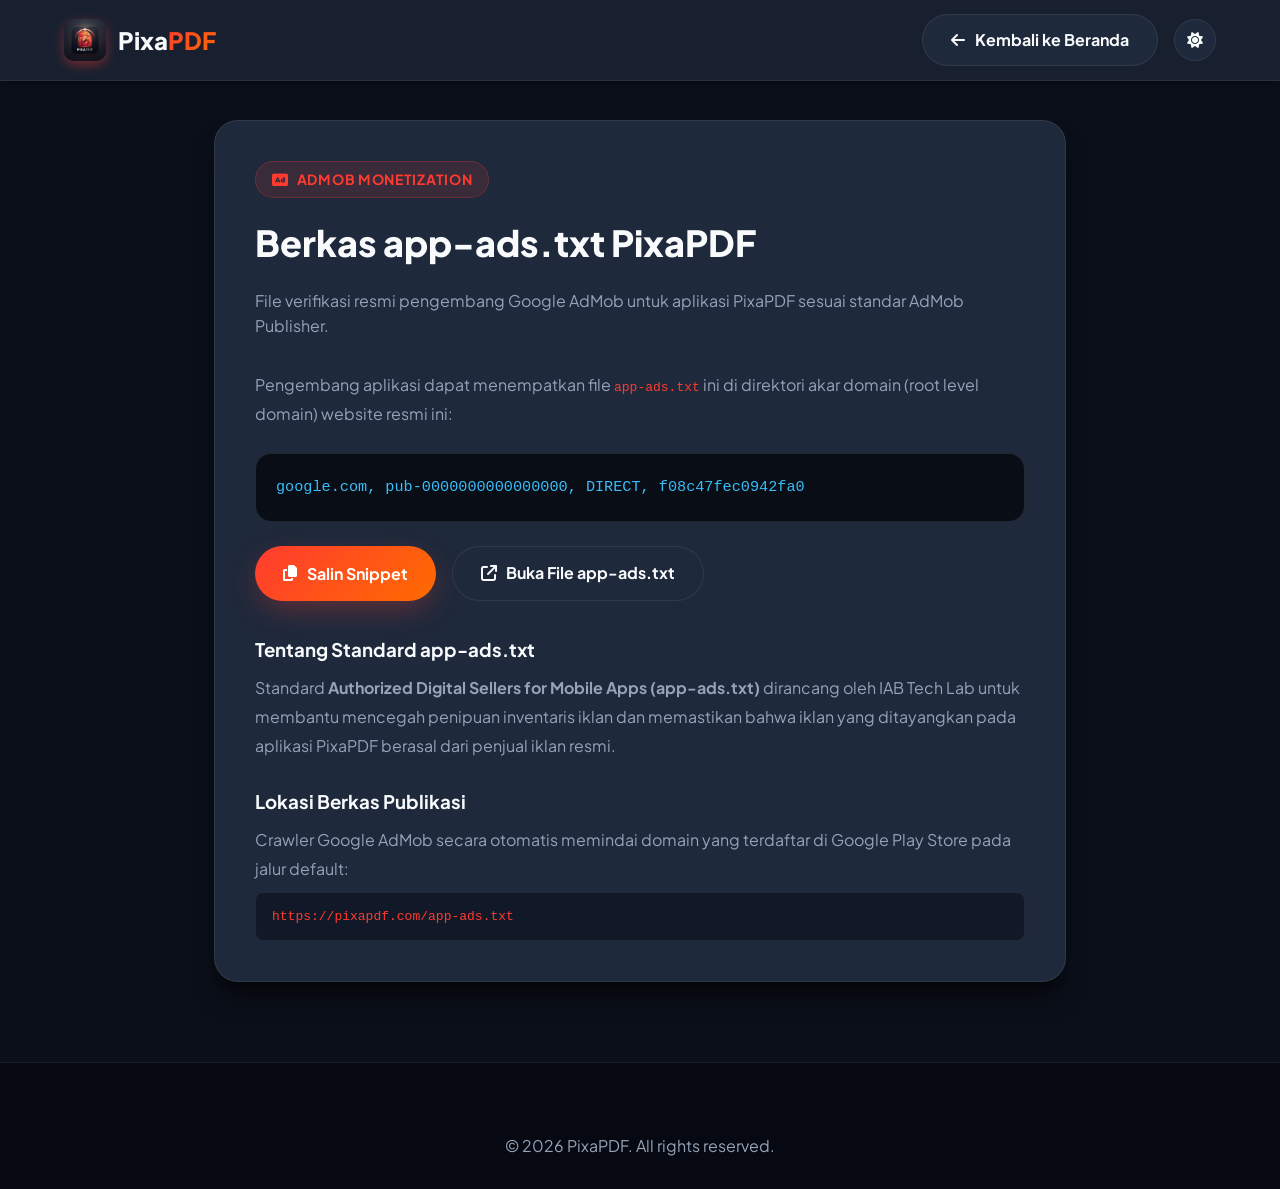
==== app-ads-info.html @ beaa742e "Initial commit - PixaPDF Landing Page" ====
<!DOCTYPE html>
<html lang="id" data-theme="dark">
<head>
  <meta charset="UTF-8">
  <meta name="viewport" content="width=device-width, initial-scale=1.0">
  <title>Verifikasi Google app-ads.txt — PixaPDF</title>
  <meta name="description" content="File verifikasi resmi pengembang Google AdMob untuk aplikasi PixaPDF sesuai standar AdMob Publisher.">
  <link rel="stylesheet" href="https://cdnjs.cloudflare.com/ajax/libs/font-awesome/6.4.0/css/all.min.css">
  <link rel="stylesheet" href="css/style.css">
  <link rel="shortcut icon" href="assets/images/logo.png" type="image/png">
</head>
<body>

  <!-- Header -->
  <header class="header scrolled">
    <div class="container nav-container">
      <a href="index.html" class="logo-brand">
        <img src="assets/images/logo.png" alt="PixaPDF Logo">
        <span>Pixa<span class="gradient-text">PDF</span></span>
      </a>
      <div class="nav-actions">
        <a href="index.html" class="btn btn-secondary"><i class="fa-solid fa-arrow-left"></i> Kembali ke Beranda</a>
        <button class="theme-btn" id="themeToggleBtn" title="Toggle Theme">
          <i class="fa-solid fa-sun"></i>
        </button>
      </div>
    </div>
  </header>

  <!-- Main Content -->
  <main style="padding-top: 120px; padding-bottom: 80px;">
    <div class="container" style="max-width: 900px;">
      <div style="background: var(--bg-card); padding: 2.5rem; border-radius: var(--radius-lg); border: 1px solid var(--border-color); box-shadow: var(--shadow-lg);">
        <div class="section-badge"><i class="fa-solid fa-rectangle-ad"></i> AdMob Monetization</div>
        <h1 style="font-size: 2.25rem; font-weight: 800; margin-bottom: 1rem;">Berkas app-ads.txt PixaPDF</h1>
        <p style="color: var(--text-muted); margin-bottom: 2rem;">
          File verifikasi resmi pengembang Google AdMob untuk aplikasi PixaPDF sesuai standar AdMob Publisher.
        </p>

        <div style="color: var(--text-muted); line-height: 1.8;">
          <p>
            Pengembang aplikasi dapat menempatkan file <code style="color: var(--primary);">app-ads.txt</code> ini di
            direktori akar domain (root level domain) website resmi ini:
          </p>

          <div class="code-box" style="margin: 1.5rem 0;">
            <pre id="adsTxtSnippet">google.com, pub-0000000000000000, DIRECT, f08c47fec0942fa0</pre>
          </div>

          <div style="display: flex; gap: 1rem; flex-wrap: wrap; margin-bottom: 2rem;">
            <button class="btn btn-primary" id="copyAdsTxtBtn">
              <i class="fa-solid fa-copy"></i> Salin Snippet
            </button>
            <a href="app-ads.txt" target="_blank" class="btn btn-secondary">
              <i class="fa-solid fa-external-link"></i> Buka File app-ads.txt
            </a>
          </div>

          <h3 style="color: var(--text-main); margin-top: 1.5rem; margin-bottom: 0.5rem;">Tentang Standard app-ads.txt</h3>
          <p>
            Standard <strong>Authorized Digital Sellers for Mobile Apps (app-ads.txt)</strong> dirancang oleh IAB Tech Lab untuk membantu mencegah penipuan inventaris iklan dan memastikan bahwa iklan yang ditayangkan pada aplikasi PixaPDF berasal dari penjual iklan resmi.
          </p>

          <h3 style="color: var(--text-main); margin-top: 1.5rem; margin-bottom: 0.5rem;">Lokasi Berkas Publikasi</h3>
          <p>
            Crawler Google AdMob secara otomatis memindai domain yang terdaftar di Google Play Store pada jalur default:
          </p>
          <p style="background: var(--bg-surface); padding: 0.75rem 1rem; border-radius: var(--radius-sm); border: 1px solid var(--border-color); font-family: monospace; color: var(--primary); margin-top: 0.5rem;">
            https://pixapdf.com/app-ads.txt
          </p>
        </div>
      </div>
    </div>
  </main>

  <!-- Footer -->
  <footer class="footer">
    <div class="container text-center">
      <p>&copy; 2026 PixaPDF. All rights reserved.</p>
    </div>
  </footer>

  <script src="js/main.js"></script>
</body>
</html>
---- css/style.css ----
/* ==========================================================================
   PixaPDF — Official Landing Page Stylesheet
   Design System: Modern Glassmorphism, Vibrant PDF Red & Indigo Accents, Dual Theme
   ========================================================================== */

@import url('https://fonts.googleapis.com/css2?family=Plus+Jakarta+Sans:wght@400;500;600;700;800&display=swap');

/* --- Root CSS Variables --- */
:root {
  /* Color Palette - Dark Mode (Default) */
  --bg-main: #0B0F19;
  --bg-surface: #111827;
  --bg-card: #1E293B;
  --bg-glass: rgba(30, 41, 59, 0.7);
  --border-color: rgba(255, 255, 255, 0.08);
  --border-glow: rgba(255, 59, 48, 0.3);

  --text-main: #F8FAFC;
  --text-muted: #94A3B8;
  --text-inverse: #0F172A;

  /* Brand Colors */
  --primary: #FF3B30;
  --primary-hover: #E02828;
  --primary-gradient: linear-gradient(135deg, #FF3B30 0%, #FF6B00 100%);
  --secondary: #6366F1;
  --secondary-gradient: linear-gradient(135deg, #6366F1 0%, #8B5CF6 100%);
  --accent-teal: #10B981;

  /* Effects */
  --shadow-sm: 0 4px 6px -1px rgba(0, 0, 0, 0.3);
  --shadow-lg: 0 20px 25px -5px rgba(0, 0, 0, 0.5), 0 8px 10px -6px rgba(0, 0, 0, 0.3);
  --shadow-primary: 0 10px 30px -5px rgba(255, 59, 48, 0.35);
  --radius-sm: 8px;
  --radius-md: 16px;
  --radius-lg: 24px;
  --radius-full: 9999px;
  --transition: all 0.3s cubic-bezier(0.4, 0, 0.2, 1);
}

/* --- Light Theme Overrides --- */
[data-theme="light"] {
  --bg-main: #F8FAFC;
  --bg-surface: #FFFFFF;
  --bg-card: #FFFFFF;
  --bg-glass: rgba(255, 255, 255, 0.85);
  --border-color: rgba(15, 23, 42, 0.08);
  --border-glow: rgba(255, 59, 48, 0.25);

  --text-main: #0F172A;
  --text-muted: #64748B;
  --text-inverse: #FFFFFF;

  --shadow-sm: 0 4px 6px -1px rgba(0, 0, 0, 0.05);
  --shadow-lg: 0 20px 25px -5px rgba(15, 23, 42, 0.1);
}

/* --- Reset & Base --- */
*, *::before, *::after {
  box-sizing: border-box;
  margin: 0;
  padding: 0;
}

html {
  scroll-behavior: smooth;
  font-family: 'Plus Jakarta Sans', sans-serif;
  background-color: var(--bg-main);
  color: var(--text-main);
  line-height: 1.6;
}

body {
  overflow-x: hidden;
  min-height: 100vh;
  transition: background-color 0.3s ease, color 0.3s ease;
}

a {
  color: inherit;
  text-decoration: none;
}

button, input, textarea {
  font-family: inherit;
  font-size: inherit;
}

img {
  max-width: 100%;
  height: auto;
  display: block;
}

.container {
  max-width: 1200px;
  margin: 0 auto;
  padding: 0 1.5rem;
}

/* --- Typography Helpers --- */
.gradient-text {
  background: var(--primary-gradient);
  -webkit-background-clip: text;
  -webkit-text-fill-color: transparent;
}

.section-badge {
  display: inline-flex;
  align-items: center;
  gap: 0.5rem;
  padding: 0.4rem 1rem;
  background: rgba(255, 59, 48, 0.12);
  border: 1px solid rgba(255, 59, 48, 0.25);
  color: var(--primary);
  border-radius: var(--radius-full);
  font-size: 0.875rem;
  font-weight: 700;
  letter-spacing: 0.05em;
  text-transform: uppercase;
  margin-bottom: 1rem;
}

.section-title {
  font-size: 2.25rem;
  font-weight: 800;
  line-height: 1.25;
  margin-bottom: 1rem;
}

@media (min-width: 768px) {
  .section-title { font-size: 3rem; }
}

.section-subtitle {
  color: var(--text-muted);
  font-size: 1.125rem;
  max-width: 680px;
  margin: 0 auto 3rem auto;
}

.text-center { text-align: center; }

/* --- Navbar Header --- */
.header {
  position: fixed;
  top: 0;
  left: 0;
  width: 100%;
  z-index: 1000;
  transition: var(--transition);
  background: transparent;
}

.header.scrolled {
  background: var(--bg-glass);
  backdrop-filter: blur(16px);
  -webkit-backdrop-filter: blur(16px);
  border-bottom: 1px solid var(--border-color);
  box-shadow: var(--shadow-sm);
}

.nav-container {
  display: flex;
  align-items: center;
  justify-content: space-between;
  height: 80px;
}

.logo-brand {
  display: flex;
  align-items: center;
  gap: 0.75rem;
  font-size: 1.5rem;
  font-weight: 800;
  color: var(--text-main);
}

.logo-brand img {
  width: 42px;
  height: 42px;
  border-radius: 10px;
  box-shadow: 0 4px 12px rgba(255, 59, 48, 0.4);
}

.nav-menu {
  display: flex;
  align-items: center;
  gap: 2rem;
  list-style: none;
}

.nav-link {
  font-weight: 600;
  color: var(--text-muted);
  transition: var(--transition);
  position: relative;
}

.nav-link:hover, .nav-link.active {
  color: var(--primary);
}

.nav-actions {
  display: flex;
  align-items: center;
  gap: 1rem;
}

/* Theme Toggle Btn */
.theme-btn {
  background: var(--bg-card);
  border: 1px solid var(--border-color);
  color: var(--text-main);
  width: 42px;
  height: 42px;
  border-radius: var(--radius-full);
  display: flex;
  align-items: center;
  justify-content: center;
  cursor: pointer;
  transition: var(--transition);
}

.theme-btn:hover {
  border-color: var(--primary);
  color: var(--primary);
  transform: rotate(15deg);
}

/* Buttons */
.btn {
  display: inline-flex;
  align-items: center;
  justify-content: center;
  gap: 0.6rem;
  padding: 0.75rem 1.75rem;
  border-radius: var(--radius-full);
  font-weight: 700;
  cursor: pointer;
  transition: var(--transition);
  border: none;
  font-size: 1rem;
}

.btn-primary {
  background: var(--primary-gradient);
  color: #FFFFFF;
  box-shadow: var(--shadow-primary);
}

.btn-primary:hover {
  transform: translateY(-2px);
  box-shadow: 0 14px 35px -5px rgba(255, 59, 48, 0.5);
}

.btn-secondary {
  background: var(--bg-card);
  border: 1px solid var(--border-color);
  color: var(--text-main);
}

.btn-secondary:hover {
  border-color: var(--primary);
  color: var(--primary);
  transform: translateY(-2px);
}

.mobile-toggle {
  display: none;
  background: none;
  border: none;
  color: var(--text-main);
  font-size: 1.5rem;
  cursor: pointer;
}

/* --- Hero Section --- */
.hero {
  padding: 140px 0 90px 0;
  position: relative;
  overflow: hidden;
}

.hero-glow {
  position: absolute;
  top: -10%;
  left: 50%;
  transform: translateX(-50%);
  width: 600px;
  height: 600px;
  background: radial-gradient(circle, rgba(255, 59, 48, 0.18) 0%, rgba(99, 102, 241, 0.08) 40%, rgba(0, 0, 0, 0) 70%);
  z-index: -1;
  pointer-events: none;
  border-radius: 50%;
}

.hero-grid {
  display: grid;
  grid-template-columns: 1fr;
  gap: 3.5rem;
  align-items: center;
}

@media (min-width: 992px) {
  .hero-grid {
    grid-template-columns: 1.1fr 0.9fr;
  }
}

.hero-content h1 {
  font-size: 2.75rem;
  font-weight: 800;
  line-height: 1.15;
  margin-bottom: 1.25rem;
}

@media (min-width: 768px) {
  .hero-content h1 { font-size: 3.75rem; }
}

.hero-content p {
  font-size: 1.2rem;
  color: var(--text-muted);
  margin-bottom: 2rem;
  max-width: 580px;
}

.hero-buttons {
  display: flex;
  flex-wrap: wrap;
  gap: 1rem;
  margin-bottom: 2.5rem;
}

.playstore-badge {
  display: inline-flex;
  align-items: center;
  gap: 0.85rem;
  background: #000000;
  color: #FFFFFF;
  padding: 0.7rem 1.5rem;
  border-radius: var(--radius-md);
  border: 1px solid rgba(255, 255, 255, 0.2);
  transition: var(--transition);
}

.playstore-badge:hover {
  transform: translateY(-3px);
  box-shadow: 0 10px 25px rgba(0,0,0,0.5);
  border-color: var(--primary);
}

.playstore-badge svg {
  width: 28px;
  height: 28px;
}

.playstore-text {
  display: flex;
  flex-direction: column;
  line-height: 1.2;
}

.playstore-text span:first-child {
  font-size: 0.7rem;
  text-transform: uppercase;
  letter-spacing: 0.05em;
  opacity: 0.8;
}

.playstore-text span:last-child {
  font-size: 1.1rem;
  font-weight: 700;
}

/* Stats counter */
.hero-stats {
  display: flex;
  gap: 2.5rem;
  padding-top: 1.5rem;
  border-top: 1px solid var(--border-color);
}

.stat-item h4 {
  font-size: 1.75rem;
  font-weight: 800;
  color: var(--primary);
}

.stat-item p {
  font-size: 0.875rem;
  color: var(--text-muted);
  margin-bottom: 0;
}

.hero-mockup-wrapper {
  position: relative;
  text-align: center;
}

.mockup-img {
  border-radius: var(--radius-lg);
  box-shadow: 0 25px 50px -12px rgba(0, 0, 0, 0.6), var(--shadow-primary);
  border: 1px solid var(--border-color);
  transition: var(--transition);
}

.mockup-img:hover {
  transform: scale(1.02) translateY(-5px);
}

/* Floating feature pill on hero mockup */
.floating-card {
  position: absolute;
  padding: 0.85rem 1.25rem;
  background: var(--bg-glass);
  backdrop-filter: blur(12px);
  border: 1px solid var(--border-glow);
  border-radius: var(--radius-md);
  box-shadow: var(--shadow-lg);
  display: flex;
  align-items: center;
  gap: 0.75rem;
  font-weight: 700;
  font-size: 0.9rem;
  animation: float 4s ease-in-out infinite;
}

.floating-card.card-1 {
  top: 10%;
  left: -5%;
}

.floating-card.card-2 {
  bottom: 15%;
  right: -5%;
  animation-delay: 2s;
}

@keyframes float {
  0%, 100% { transform: translateY(0); }
  50% { transform: translateY(-10px); }
}

/* --- Section Layouts --- */
.section {
  padding: 90px 0;
}

.bg-surface {
  background: var(--bg-surface);
}

/* --- Features Grid --- */
.features-grid {
  display: grid;
  grid-template-columns: repeat(auto-fit, minmax(320px, 1fr));
  gap: 2rem;
}

.feature-card {
  background: var(--bg-card);
  border: 1px solid var(--border-color);
  padding: 2.25rem;
  border-radius: var(--radius-lg);
  transition: var(--transition);
  position: relative;
  overflow: hidden;
}

.feature-card:hover {
  transform: translateY(-6px);
  border-color: var(--border-glow);
  box-shadow: var(--shadow-lg);
}

.feature-icon {
  width: 56px;
  height: 56px;
  border-radius: var(--radius-md);
  background: rgba(255, 59, 48, 0.12);
  color: var(--primary);
  display: flex;
  align-items: center;
  justify-content: center;
  font-size: 1.75rem;
  margin-bottom: 1.5rem;
  transition: var(--transition);
}

.feature-card:hover .feature-icon {
  background: var(--primary-gradient);
  color: #FFFFFF;
  transform: scale(1.1);
}

.feature-card h3 {
  font-size: 1.35rem;
  font-weight: 700;
  margin-bottom: 0.75rem;
}

.feature-card p {
  color: var(--text-muted);
  font-size: 0.975rem;
  line-height: 1.6;
}

.badge-soon {
  display: inline-block;
  font-size: 0.75rem;
  font-weight: 700;
  text-transform: uppercase;
  letter-spacing: 0.5px;
  background: rgba(234, 179, 8, 0.15);
  color: #eab308;
  border: 1px solid rgba(234, 179, 8, 0.35);
  padding: 0.2rem 0.65rem;
  border-radius: 20px;
  margin-left: 0.5rem;
  vertical-align: middle;
}

/* --- Interactive Tool Simulator Section --- */
.simulator-box {
  background: var(--bg-card);
  border: 1px solid var(--border-color);
  border-radius: var(--radius-lg);
  padding: 2rem;
  box-shadow: var(--shadow-lg);
}

.simulator-tabs {
  display: flex;
  gap: 1rem;
  margin-bottom: 2rem;
  border-bottom: 1px solid var(--border-color);
  padding-bottom: 1rem;
}

.sim-tab {
  background: transparent;
  border: none;
  color: var(--text-muted);
  padding: 0.6rem 1.2rem;
  border-radius: var(--radius-full);
  font-weight: 700;
  cursor: pointer;
  transition: var(--transition);
}

.sim-tab.active, .sim-tab:hover {
  background: var(--primary-gradient);
  color: #FFFFFF;
}

.sim-dropzone {
  border: 2px dashed var(--border-glow);
  background: rgba(255, 59, 48, 0.03);
  padding: 3rem 1.5rem;
  border-radius: var(--radius-md);
  text-align: center;
  cursor: pointer;
  transition: var(--transition);
}

.sim-dropzone:hover {
  background: rgba(255, 59, 48, 0.08);
  border-color: var(--primary);
}

.sim-dropzone i {
  font-size: 3rem;
  color: var(--primary);
  margin-bottom: 1rem;
}

.sim-preview-area {
  margin-top: 1.5rem;
  display: none;
}

.sim-preview-area.active {
  display: block;
}

.sim-result-card {
  background: var(--bg-surface);
  border: 1px solid var(--border-color);
  padding: 1.5rem;
  border-radius: var(--radius-md);
  display: flex;
  align-items: center;
  justify-content: space-between;
  margin-top: 1rem;
}

/* --- Advantages / Keunggulan --- */
.advantages-grid {
  display: grid;
  grid-template-columns: repeat(auto-fit, minmax(260px, 1fr));
  gap: 1.5rem;
}

.adv-item {
  display: flex;
  align-items: flex-start;
  gap: 1.25rem;
  padding: 1.5rem;
  background: var(--bg-card);
  border: 1px solid var(--border-color);
  border-radius: var(--radius-md);
  transition: var(--transition);
}

.adv-item:hover {
  border-color: var(--primary);
  transform: translateY(-3px);
}

.adv-icon {
  font-size: 1.75rem;
  color: var(--accent-teal);
  flex-shrink: 0;
}

.adv-info h4 {
  font-size: 1.1rem;
  font-weight: 700;
  margin-bottom: 0.35rem;
}

.adv-info p {
  color: var(--text-muted);
  font-size: 0.9rem;
}

/* --- FAQ Accordion --- */
.faq-container {
  max-width: 800px;
  margin: 0 auto;
  display: flex;
  flex-direction: column;
  gap: 1rem;
}

.faq-item {
  background: var(--bg-card);
  border: 1px solid var(--border-color);
  border-radius: var(--radius-md);
  overflow: hidden;
  transition: var(--transition);
}

.faq-header {
  padding: 1.25rem 1.5rem;
  display: flex;
  align-items: center;
  justify-content: space-between;
  cursor: pointer;
  font-weight: 700;
  font-size: 1.1rem;
  user-select: none;
}

.faq-header i {
  transition: var(--transition);
  color: var(--primary);
}

.faq-item.open .faq-header i {
  transform: rotate(180deg);
}

.faq-body {
  max-height: 0;
  overflow: hidden;
  transition: max-height 0.35s cubic-bezier(0, 1, 0, 1);
  padding: 0 1.5rem;
  color: var(--text-muted);
}

.faq-item.open .faq-body {
  max-height: 500px;
  padding: 0 1.5rem 1.25rem 1.5rem;
  transition: max-height 0.35s ease-in-out;
}

/* --- App-ads.txt Code Box --- */
.ads-txt-card {
  background: var(--bg-card);
  border: 1px solid var(--border-color);
  border-radius: var(--radius-lg);
  padding: 2rem;
  box-shadow: var(--shadow-lg);
}

.code-box {
  background: #090D16;
  color: #38BDF8;
  padding: 1.25rem;
  border-radius: var(--radius-md);
  font-family: monospace;
  font-size: 0.95rem;
  display: flex;
  align-items: center;
  justify-content: space-between;
  border: 1px solid rgba(255,255,255,0.1);
  margin: 1.25rem 0;
  overflow-x: auto;
}

/* --- Contact & Support --- */
.contact-grid {
  display: grid;
  grid-template-columns: 1fr;
  gap: 2.5rem;
}

@media (min-width: 768px) {
  .contact-grid { grid-template-columns: 1fr 1.2fr; }
}

.contact-info-card {
  background: var(--bg-card);
  border: 1px solid var(--border-color);
  padding: 2rem;
  border-radius: var(--radius-lg);
}

.contact-method {
  display: flex;
  align-items: center;
  gap: 1rem;
  margin-top: 1.5rem;
}

.contact-icon {
  width: 48px;
  height: 48px;
  border-radius: var(--radius-md);
  background: rgba(255,59,48,0.1);
  color: var(--primary);
  display: flex;
  align-items: center;
  justify-content: center;
  font-size: 1.25rem;
}

.contact-form {
  background: var(--bg-card);
  border: 1px solid var(--border-color);
  padding: 2rem;
  border-radius: var(--radius-lg);
  display: flex;
  flex-direction: column;
  gap: 1.25rem;
}

.form-group {
  display: flex;
  flex-direction: column;
  gap: 0.5rem;
}

.form-group label {
  font-weight: 600;
  font-size: 0.9rem;
}

.form-control {
  background: var(--bg-surface);
  border: 1px solid var(--border-color);
  color: var(--text-main);
  padding: 0.85rem 1rem;
  border-radius: var(--radius-md);
  outline: none;
  transition: var(--transition);
}

.form-control:focus {
  border-color: var(--primary);
  box-shadow: 0 0 0 3px rgba(255, 59, 48, 0.15);
}

/* --- Modals (Privacy & TOS) --- */
.modal-overlay {
  position: fixed;
  top: 0;
  left: 0;
  width: 100%;
  height: 100%;
  background: rgba(0, 0, 0, 0.75);
  backdrop-filter: blur(8px);
  z-index: 2000;
  display: flex;
  align-items: center;
  justify-content: center;
  opacity: 0;
  visibility: hidden;
  transition: var(--transition);
  padding: 1.5rem;
}

.modal-overlay.active {
  opacity: 1;
  visibility: visible;
}

.modal-card {
  background: var(--bg-surface);
  border: 1px solid var(--border-color);
  border-radius: var(--radius-lg);
  max-width: 800px;
  width: 100%;
  max-height: 85vh;
  display: flex;
  flex-direction: column;
  box-shadow: var(--shadow-lg);
}

.modal-header {
  padding: 1.25rem 1.75rem;
  border-bottom: 1px solid var(--border-color);
  display: flex;
  align-items: center;
  justify-content: space-between;
}

.modal-title {
  font-size: 1.35rem;
  font-weight: 800;
}

.modal-close {
  background: none;
  border: none;
  color: var(--text-muted);
  font-size: 1.5rem;
  cursor: pointer;
  transition: var(--transition);
}

.modal-close:hover {
  color: var(--primary);
}

.modal-body {
  padding: 1.75rem;
  overflow-y: auto;
  color: var(--text-muted);
  line-height: 1.7;
}

.modal-body h4 {
  color: var(--text-main);
  margin: 1.25rem 0 0.5rem 0;
}

/* --- Footer --- */
.footer {
  background: #060911;
  border-top: 1px solid var(--border-color);
  padding: 70px 0 30px 0;
  color: var(--text-muted);
}

.footer-grid {
  display: grid;
  grid-template-columns: repeat(auto-fit, minmax(220px, 1fr));
  gap: 2.5rem;
  margin-bottom: 3.5rem;
}

.footer-col h4 {
  color: var(--text-main);
  font-size: 1.1rem;
  font-weight: 700;
  margin-bottom: 1.25rem;
}

.footer-links {
  list-style: none;
  display: flex;
  flex-direction: column;
  gap: 0.75rem;
}

.footer-links a {
  transition: var(--transition);
}

.footer-links a:hover {
  color: var(--primary);
}

.footer-bottom {
  display: flex;
  flex-wrap: wrap;
  align-items: center;
  justify-content: space-between;
  padding-top: 2rem;
  border-top: 1px solid var(--border-color);
  font-size: 0.875rem;
}

/* Responsive Drawer for Mobile */
@media (max-width: 991px) {
  .nav-menu {
    position: fixed;
    top: 80px;
    left: 0;
    width: 100%;
    background: var(--bg-surface);
    flex-direction: column;
    padding: 2rem;
    border-bottom: 1px solid var(--border-color);
    box-shadow: var(--shadow-lg);
    transform: translateY(-150%);
    transition: var(--transition);
    z-index: 999;
  }

  .nav-menu.open {
    transform: translateY(0);
  }

  .mobile-toggle {
    display: block;
  }
}
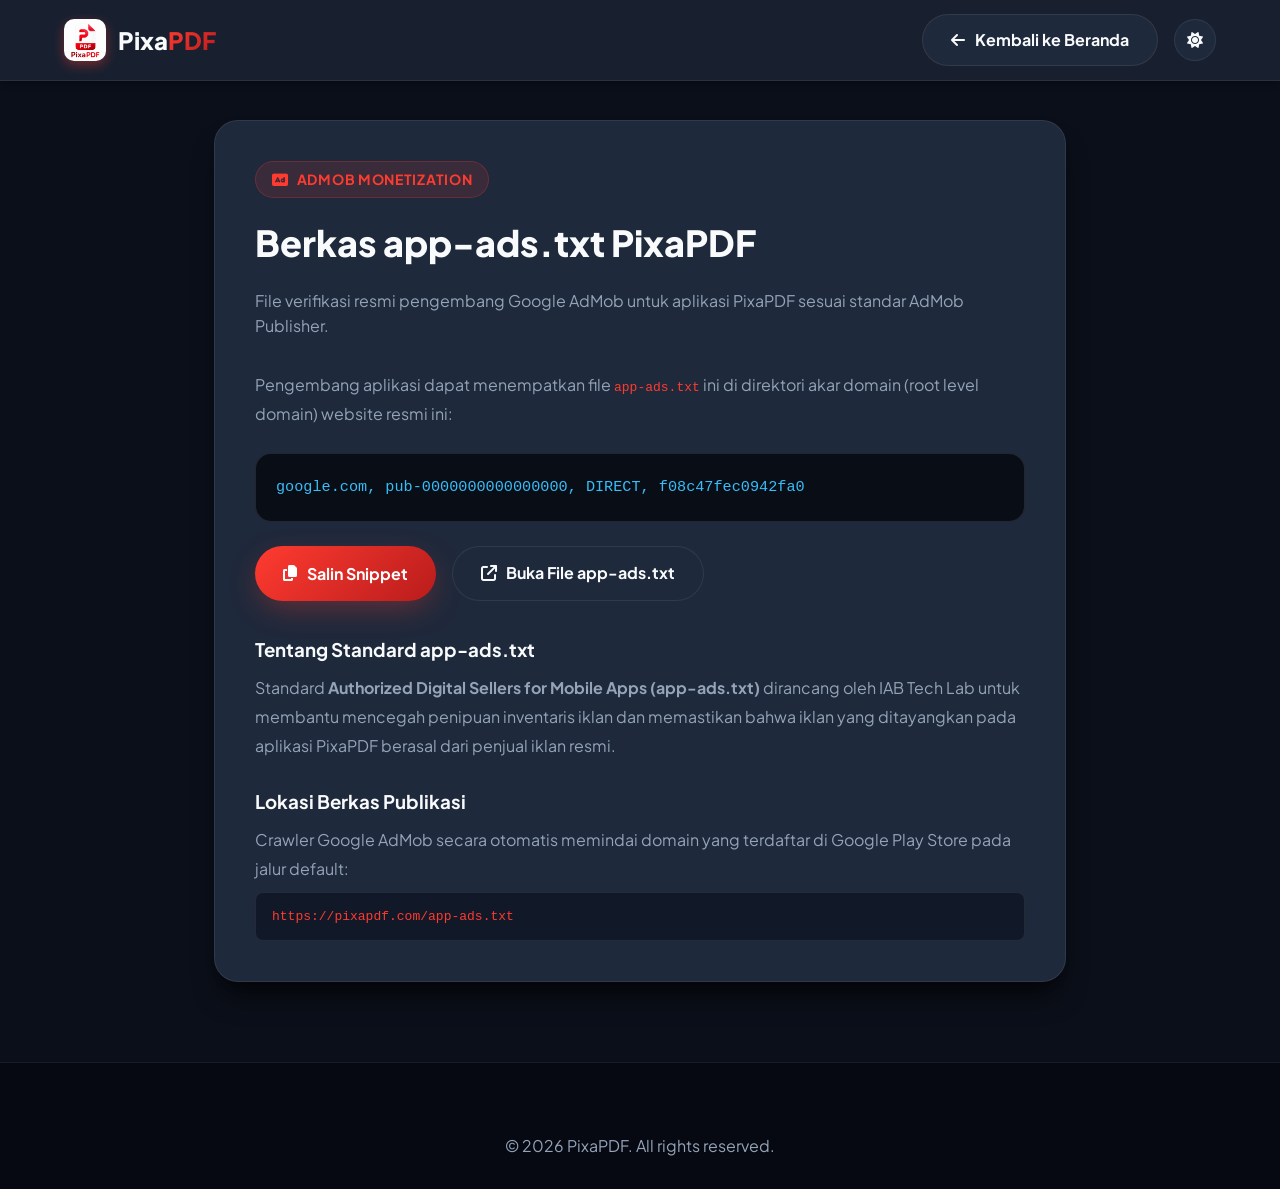
==== commit af0197fa: "Update Privacy Policy for PixaPDF : Image to PDF & Scanner by Onewanta" ====
--- a/app-ads-info.html
+++ b/app-ads-info.html
@@ -7,7 +7,7 @@
   <meta name="description" content="File verifikasi resmi pengembang Google AdMob untuk aplikasi PixaPDF sesuai standar AdMob Publisher.">
   <link rel="stylesheet" href="https://cdnjs.cloudflare.com/ajax/libs/font-awesome/6.4.0/css/all.min.css">
   <link rel="stylesheet" href="css/style.css">
-  <link rel="shortcut icon" href="assets/images/logo.png" type="image/png">
+  <link rel="shortcut icon" href="assets/images/pixa_pdf_logo.png" type="image/png">
 </head>
 <body>
 
@@ -15,7 +15,7 @@
   <header class="header scrolled">
     <div class="container nav-container">
       <a href="index.html" class="logo-brand">
-        <img src="assets/images/logo.png" alt="PixaPDF Logo">
+        <img src="assets/images/pixa_pdf_logo.png" alt="PixaPDF Logo">
         <span>Pixa<span class="gradient-text">PDF</span></span>
       </a>
       <div class="nav-actions">
--- a/css/style.css
+++ b/css/style.css
@@ -22,7 +22,7 @@
   /* Brand Colors */
   --primary: #FF3B30;
   --primary-hover: #E02828;
-  --primary-gradient: linear-gradient(135deg, #FF3B30 0%, #FF6B00 100%);
+  --primary-gradient: linear-gradient(135deg, #FF3B30 0%, #B91C1C 100%);
   --secondary: #6366F1;
   --secondary-gradient: linear-gradient(135deg, #6366F1 0%, #8B5CF6 100%);
   --accent-teal: #10B981;
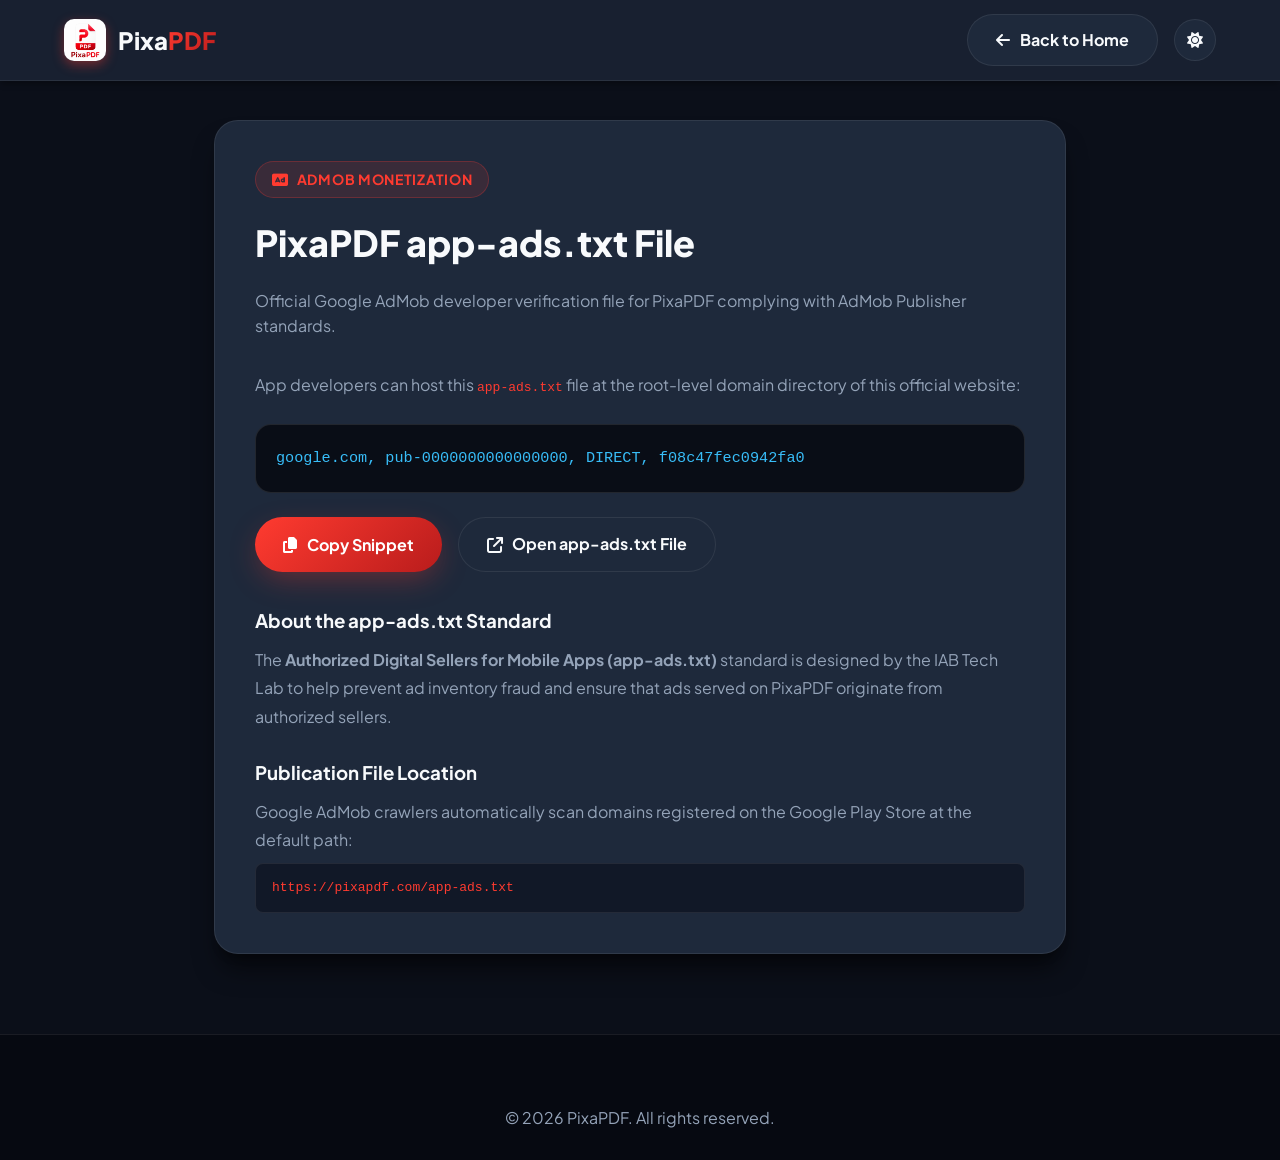
==== commit 3c7250ba: "Translate all hardcoded text to English across all pages and scripts" ====
--- a/app-ads-info.html
+++ b/app-ads-info.html
@@ -1,10 +1,10 @@
 <!DOCTYPE html>
-<html lang="id" data-theme="dark">
+<html lang="en" data-theme="dark">
 <head>
   <meta charset="UTF-8">
   <meta name="viewport" content="width=device-width, initial-scale=1.0">
-  <title>Verifikasi Google app-ads.txt — PixaPDF</title>
-  <meta name="description" content="File verifikasi resmi pengembang Google AdMob untuk aplikasi PixaPDF sesuai standar AdMob Publisher.">
+  <title>Google app-ads.txt Verification — PixaPDF</title>
+  <meta name="description" content="Official Google AdMob developer verification file for PixaPDF according to AdMob Publisher standards.">
   <link rel="stylesheet" href="https://cdnjs.cloudflare.com/ajax/libs/font-awesome/6.4.0/css/all.min.css">
   <link rel="stylesheet" href="css/style.css">
   <link rel="shortcut icon" href="assets/images/pixa_pdf_logo.png" type="image/png">
@@ -19,7 +19,7 @@
         <span>Pixa<span class="gradient-text">PDF</span></span>
       </a>
       <div class="nav-actions">
-        <a href="index.html" class="btn btn-secondary"><i class="fa-solid fa-arrow-left"></i> Kembali ke Beranda</a>
+        <a href="index.html" class="btn btn-secondary"><i class="fa-solid fa-arrow-left"></i> Back to Home</a>
         <button class="theme-btn" id="themeToggleBtn" title="Toggle Theme">
           <i class="fa-solid fa-sun"></i>
         </button>
@@ -32,15 +32,14 @@
     <div class="container" style="max-width: 900px;">
       <div style="background: var(--bg-card); padding: 2.5rem; border-radius: var(--radius-lg); border: 1px solid var(--border-color); box-shadow: var(--shadow-lg);">
         <div class="section-badge"><i class="fa-solid fa-rectangle-ad"></i> AdMob Monetization</div>
-        <h1 style="font-size: 2.25rem; font-weight: 800; margin-bottom: 1rem;">Berkas app-ads.txt PixaPDF</h1>
+        <h1 style="font-size: 2.25rem; font-weight: 800; margin-bottom: 1rem;">PixaPDF app-ads.txt File</h1>
         <p style="color: var(--text-muted); margin-bottom: 2rem;">
-          File verifikasi resmi pengembang Google AdMob untuk aplikasi PixaPDF sesuai standar AdMob Publisher.
+          Official Google AdMob developer verification file for PixaPDF complying with AdMob Publisher standards.
         </p>
 
         <div style="color: var(--text-muted); line-height: 1.8;">
           <p>
-            Pengembang aplikasi dapat menempatkan file <code style="color: var(--primary);">app-ads.txt</code> ini di
-            direktori akar domain (root level domain) website resmi ini:
+            App developers can host this <code style="color: var(--primary);">app-ads.txt</code> file at the root-level domain directory of this official website:
           </p>
 
           <div class="code-box" style="margin: 1.5rem 0;">
@@ -49,21 +48,21 @@
 
           <div style="display: flex; gap: 1rem; flex-wrap: wrap; margin-bottom: 2rem;">
             <button class="btn btn-primary" id="copyAdsTxtBtn">
-              <i class="fa-solid fa-copy"></i> Salin Snippet
+              <i class="fa-solid fa-copy"></i> Copy Snippet
             </button>
             <a href="app-ads.txt" target="_blank" class="btn btn-secondary">
-              <i class="fa-solid fa-external-link"></i> Buka File app-ads.txt
+              <i class="fa-solid fa-external-link"></i> Open app-ads.txt File
             </a>
           </div>
 
-          <h3 style="color: var(--text-main); margin-top: 1.5rem; margin-bottom: 0.5rem;">Tentang Standard app-ads.txt</h3>
+          <h3 style="color: var(--text-main); margin-top: 1.5rem; margin-bottom: 0.5rem;">About the app-ads.txt Standard</h3>
           <p>
-            Standard <strong>Authorized Digital Sellers for Mobile Apps (app-ads.txt)</strong> dirancang oleh IAB Tech Lab untuk membantu mencegah penipuan inventaris iklan dan memastikan bahwa iklan yang ditayangkan pada aplikasi PixaPDF berasal dari penjual iklan resmi.
+            The <strong>Authorized Digital Sellers for Mobile Apps (app-ads.txt)</strong> standard is designed by the IAB Tech Lab to help prevent ad inventory fraud and ensure that ads served on PixaPDF originate from authorized sellers.
           </p>
 
-          <h3 style="color: var(--text-main); margin-top: 1.5rem; margin-bottom: 0.5rem;">Lokasi Berkas Publikasi</h3>
+          <h3 style="color: var(--text-main); margin-top: 1.5rem; margin-bottom: 0.5rem;">Publication File Location</h3>
           <p>
-            Crawler Google AdMob secara otomatis memindai domain yang terdaftar di Google Play Store pada jalur default:
+            Google AdMob crawlers automatically scan domains registered on the Google Play Store at the default path:
           </p>
           <p style="background: var(--bg-surface); padding: 0.75rem 1rem; border-radius: var(--radius-sm); border: 1px solid var(--border-color); font-family: monospace; color: var(--primary); margin-top: 0.5rem;">
             https://pixapdf.com/app-ads.txt
